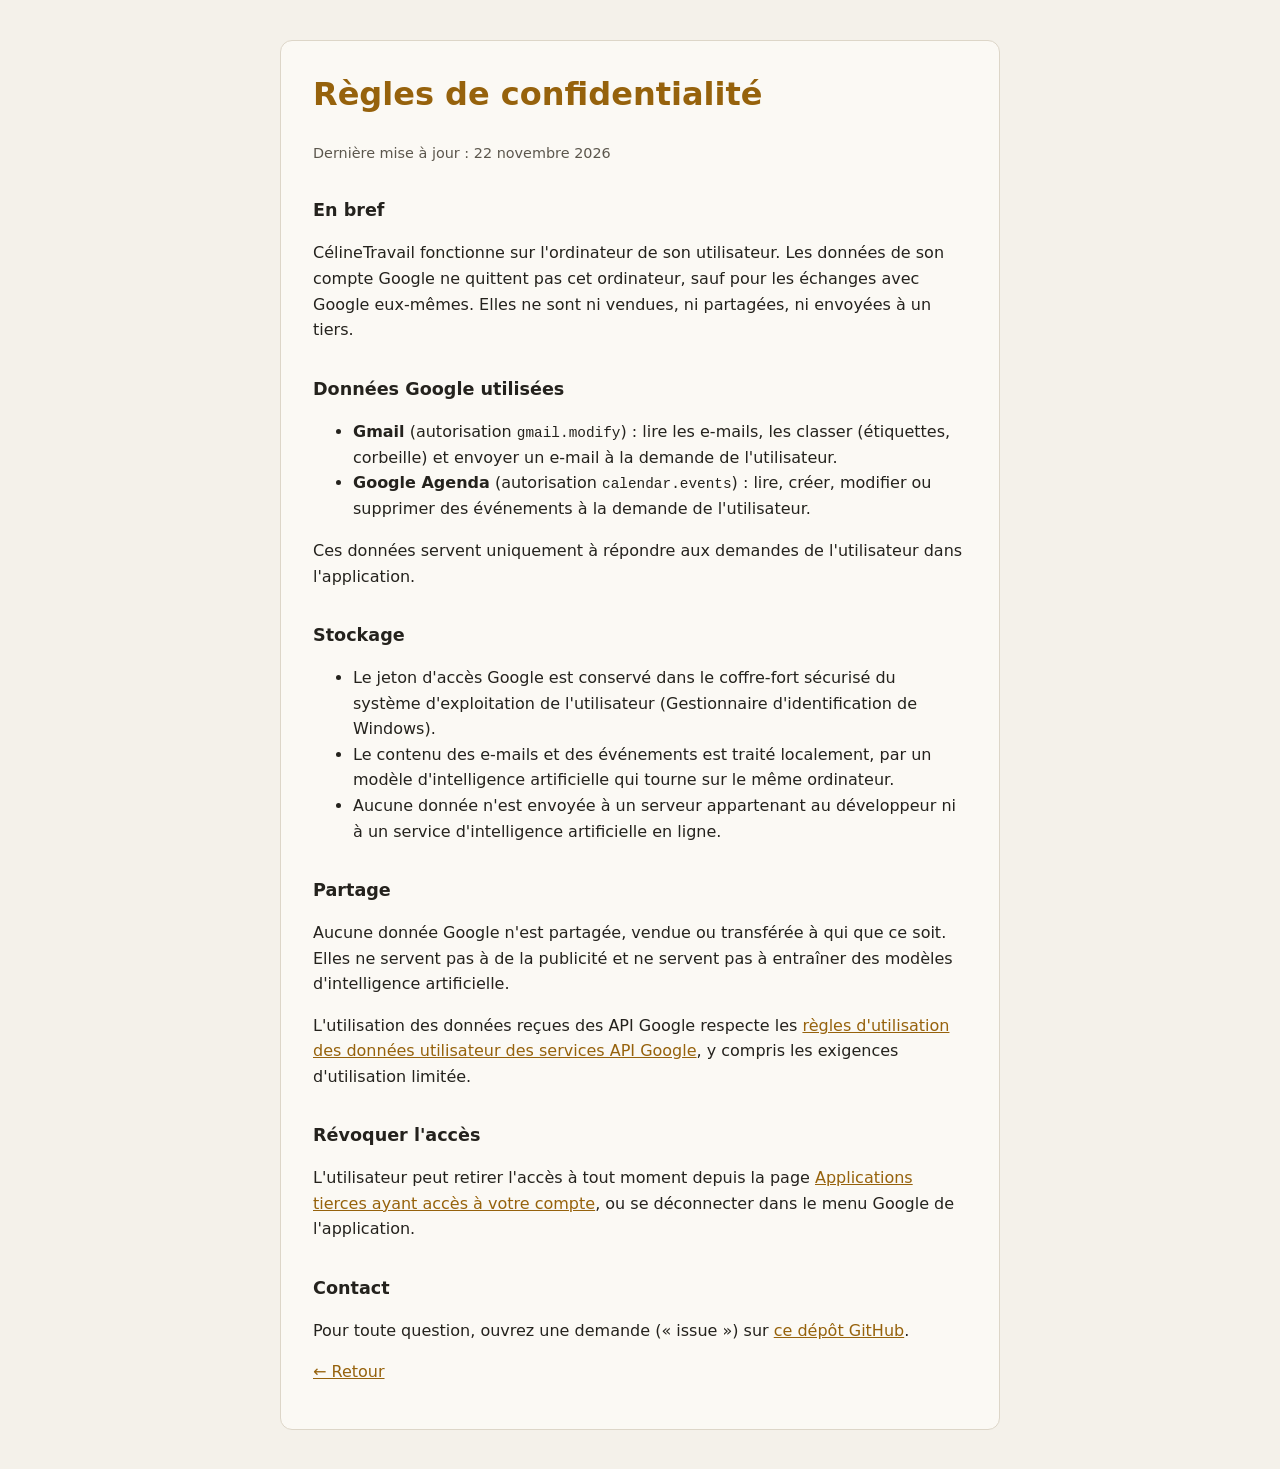
==== confidentialite.html @ d384fbeb "Pages d'accueil et de confidentialité de CélineTravail (pour l'écran de consentement Google) Co-Auth" ====
<!doctype html>
<html lang="fr">
<head>
<meta charset="utf-8">
<meta name="viewport" content="width=device-width, initial-scale=1">
<title>Confidentialité · CélineTravail</title>
<link rel="stylesheet" href="style.css">
</head>
<body>
<main>
  <h1>Règles de confidentialité</h1>
  <p class="date">Dernière mise à jour : 22 novembre 2026</p>

  <h2>En bref</h2>
  <p>CélineTravail fonctionne sur l'ordinateur de son utilisateur. Les données de son compte Google ne quittent pas cet ordinateur, sauf pour les échanges avec Google eux-mêmes. Elles ne sont ni vendues, ni partagées, ni envoyées à un tiers.</p>

  <h2>Données Google utilisées</h2>
  <ul>
    <li><strong>Gmail</strong> (autorisation <code>gmail.modify</code>) : lire les e-mails, les classer (étiquettes, corbeille) et envoyer un e-mail à la demande de l'utilisateur.</li>
    <li><strong>Google Agenda</strong> (autorisation <code>calendar.events</code>) : lire, créer, modifier ou supprimer des événements à la demande de l'utilisateur.</li>
  </ul>
  <p>Ces données servent uniquement à répondre aux demandes de l'utilisateur dans l'application.</p>

  <h2>Stockage</h2>
  <ul>
    <li>Le jeton d'accès Google est conservé dans le coffre-fort sécurisé du système d'exploitation de l'utilisateur (Gestionnaire d'identification de Windows).</li>
    <li>Le contenu des e-mails et des événements est traité localement, par un modèle d'intelligence artificielle qui tourne sur le même ordinateur.</li>
    <li>Aucune donnée n'est envoyée à un serveur appartenant au développeur ni à un service d'intelligence artificielle en ligne.</li>
  </ul>

  <h2>Partage</h2>
  <p>Aucune donnée Google n'est partagée, vendue ou transférée à qui que ce soit. Elles ne servent pas à de la publicité et ne servent pas à entraîner des modèles d'intelligence artificielle.</p>
  <p>L'utilisation des données reçues des API Google respecte les <a href="https://developers.google.com/terms/api-services-user-data-policy">règles d'utilisation des données utilisateur des services API Google</a>, y compris les exigences d'utilisation limitée.</p>

  <h2>Révoquer l'accès</h2>
  <p>L'utilisateur peut retirer l'accès à tout moment depuis la page <a href="https://myaccount.google.com/permissions">Applications tierces ayant accès à votre compte</a>, ou se déconnecter dans le menu Google de l'application.</p>

  <h2>Contact</h2>
  <p>Pour toute question, ouvrez une demande (« issue ») sur <a href="https://github.com/CapitainR/celine-pages/issues">ce dépôt GitHub</a>.</p>

  <p><a href="index.html">← Retour</a></p>
</main>
</body>
</html>
---- style.css ----
:root { --bg: #121418; --panel: #181b21; --text: #e7e3da; --muted: #8d93a0; --accent: #d9a441; --line: #2a2f39; }
@media (prefers-color-scheme: light) {
  :root { --bg: #f4f1ea; --panel: #fbf9f4; --text: #24221d; --muted: #5c574d; --accent: #96620c; --line: #ddd6c8; }
}
* { box-sizing: border-box; }
body { margin: 0; background: var(--bg); color: var(--text); font: 16px/1.6 "Segoe UI", system-ui, sans-serif; }
main { max-width: 720px; margin: 40px auto; padding: 28px 32px; background: var(--panel); border: 1px solid var(--line); border-radius: 12px; }
h1 { color: var(--accent); margin-top: 0; }
h2 { font-size: 1.1em; margin-top: 1.8em; }
a { color: var(--accent); }
.date { color: var(--muted); font-size: .9em; }
code { font-size: .9em; }
@media (max-width: 760px) { main { margin: 0; border-radius: 0; border: 0; padding: 20px 16px; } }
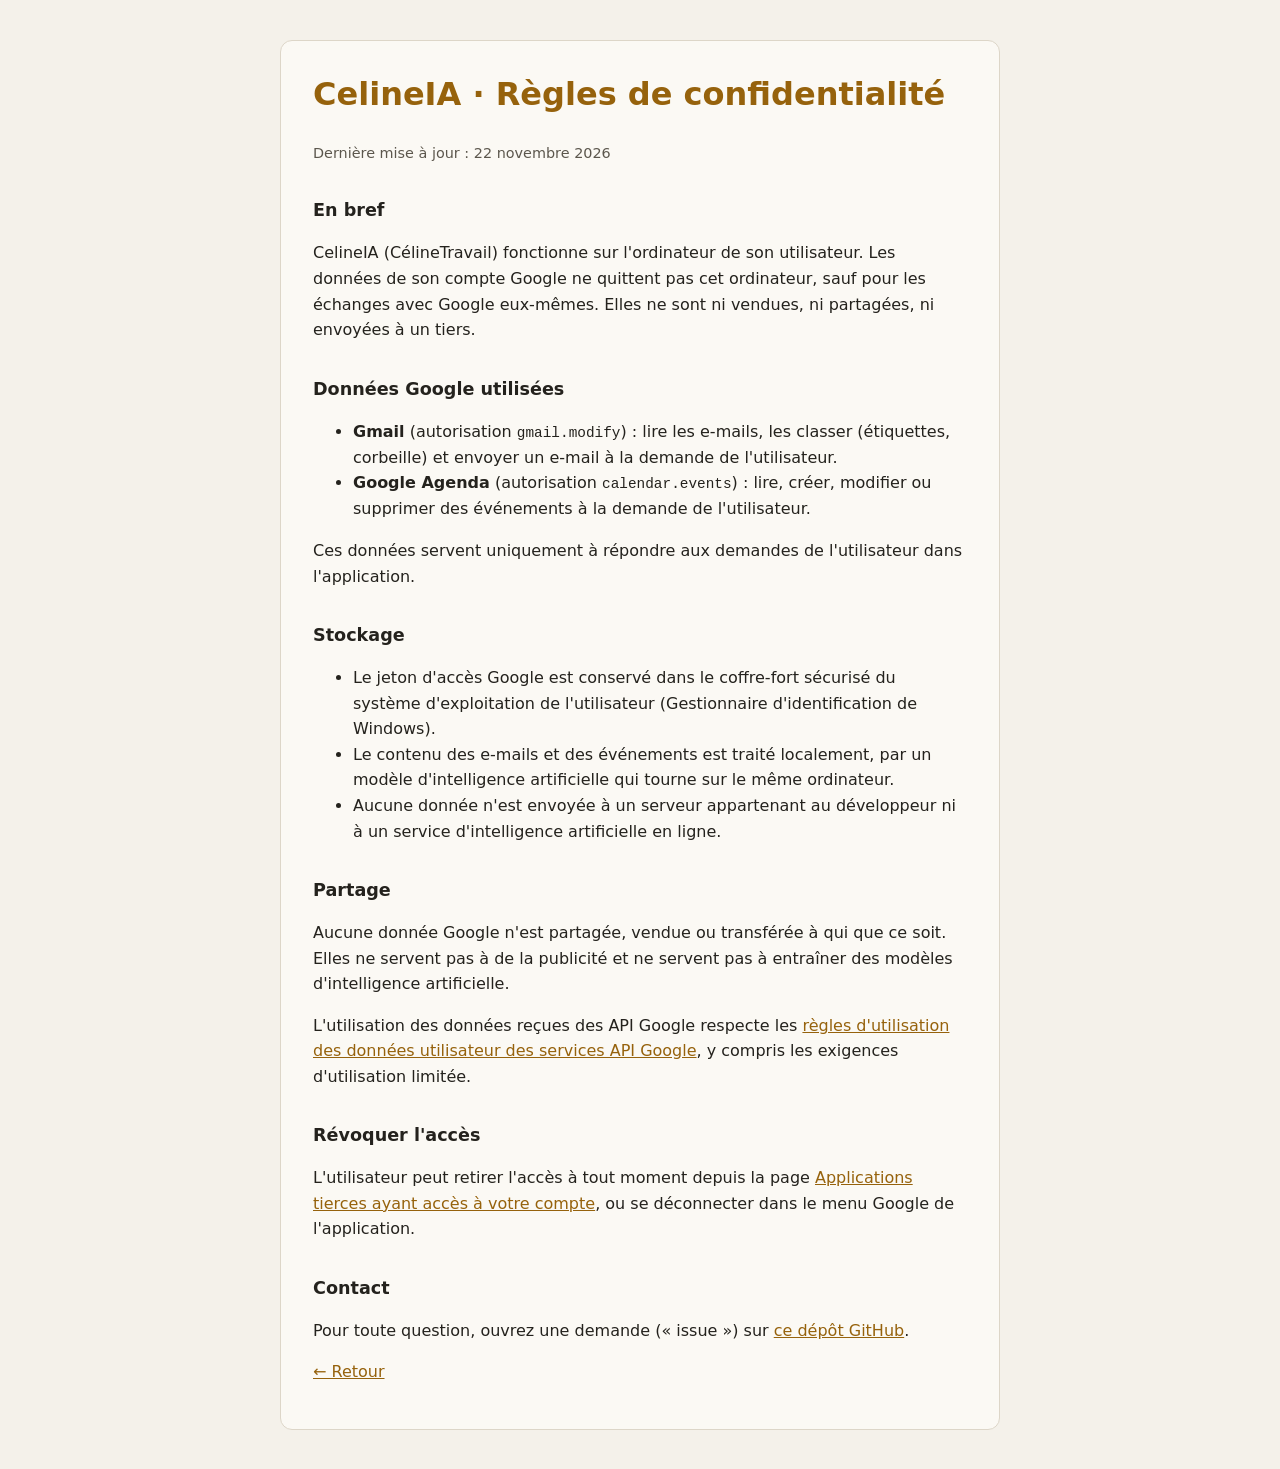
==== commit b3db4e1d: "Nom de l'application : CelineIA, comme sur l'écran de consentement Google Co-Authored-By: Claude Opu" ====
--- a/confidentialite.html
+++ b/confidentialite.html
@@ -3,16 +3,16 @@
 <head>
 <meta charset="utf-8">
 <meta name="viewport" content="width=device-width, initial-scale=1">
-<title>Confidentialité · CélineTravail</title>
+<title>Confidentialité · CelineIA</title>
 <link rel="stylesheet" href="style.css">
 </head>
 <body>
 <main>
-  <h1>Règles de confidentialité</h1>
+  <h1>CelineIA · Règles de confidentialité</h1>
   <p class="date">Dernière mise à jour : 22 novembre 2026</p>
 
   <h2>En bref</h2>
-  <p>CélineTravail fonctionne sur l'ordinateur de son utilisateur. Les données de son compte Google ne quittent pas cet ordinateur, sauf pour les échanges avec Google eux-mêmes. Elles ne sont ni vendues, ni partagées, ni envoyées à un tiers.</p>
+  <p>CelineIA (CélineTravail) fonctionne sur l'ordinateur de son utilisateur. Les données de son compte Google ne quittent pas cet ordinateur, sauf pour les échanges avec Google eux-mêmes. Elles ne sont ni vendues, ni partagées, ni envoyées à un tiers.</p>
 
   <h2>Données Google utilisées</h2>
   <ul>
